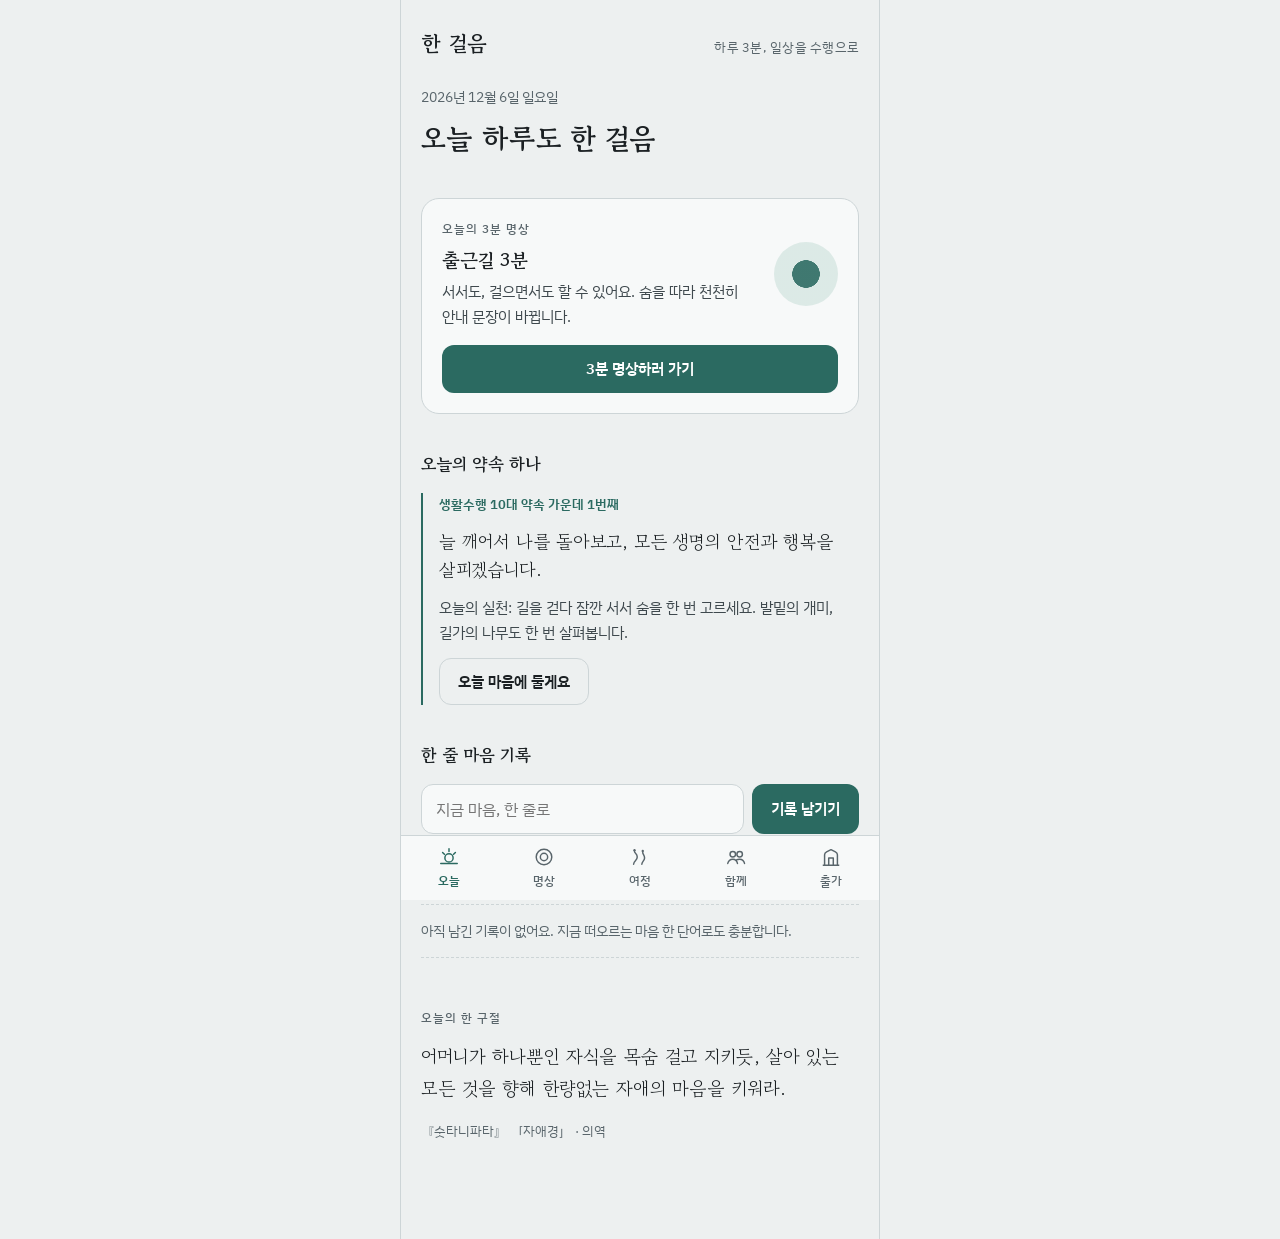
==== index.html @ 9434c657 "한 걸음 앱 첫 버전 Co-Authored-By: Claude Opus 5.5 <noreply@anthropic.com> Claude-Session: https://claude.a" ====
<!doctype html> <html lang="ko"> <head> <meta charset="utf-8"> <meta name="viewport" content="width=device-width,initial-scale=1,viewport-fit=cover"> <meta name="description" content="하루 3분, 일상을 수행으로. 청년을 위한 생활수행·명상 앱"> <meta name="theme-color" content="#EDF0F0"> <style>:root{padding-top:env(safe-area-inset-top,0);padding-bottom:env(safe-area-inset-bottom,0)}body{margin:0}img{max-width:100%}[hidden]{display:none!important}</style> <title>한 걸음</title> <link rel="stylesheet" href="style.css"> </head> <body> <link rel="preconnect" href="https://fonts.googleapis.com"> <link rel="preconnect" href="https://fonts.gstatic.com" crossorigin> <link rel="stylesheet" href="https://fonts.googleapis.com/css2?family=Gowun+Batang:wght@400;700&family=IBM+Plex+Sans+KR:wght@400;500;600&display=swap"> <svg width="0" height="0" style="position:absolute" aria-hidden="true"> <defs> <symbol id="i-chev" viewBox="0 0 24 24"><path d="M6 9l6 6 6-6" fill="none" stroke="currentColor" stroke-width="1.6" stroke-linecap="round" stroke-linejoin="round"/></symbol> <symbol id="i-arrow" viewBox="0 0 24 24"><path d="M9 6l6 6-6 6" fill="none" stroke="currentColor" stroke-width="1.6" stroke-linecap="round" stroke-linejoin="round"/></symbol> <symbol id="i-out" viewBox="0 0 24 24"><path d="M14 5h5v5M19 5l-8 8M18 14v4a1 1 0 0 1-1 1H6a1 1 0 0 1-1-1V7a1 1 0 0 1 1-1h4" fill="none" stroke="currentColor" stroke-width="1.6" stroke-linecap="round" stroke-linejoin="round"/></symbol> <symbol id="i-info" viewBox="0 0 24 24"><circle cx="12" cy="12" r="9" fill="none" stroke="currentColor" stroke-width="1.5"/><path d="M12 11v5M12 8v.01" fill="none" stroke="currentColor" stroke-width="1.8" stroke-linecap="round"/></symbol> </defs> </svg> <div class="app"> <header class="top"> <h1 class="brand">한 걸음</h1> <span class="slogan">하루 3분, 일상을 수행으로</span> </header> <main id="main"></main> </div> <nav class="tabbar" aria-label="주요 화면"> <ul> <li><button type="button" data-go="today" aria-label="오늘"><svg viewBox="0 0 24 24" aria-hidden="true"><circle cx="12" cy="13" r="4.5" fill="none" stroke="currentColor" stroke-width="1.6"/><path d="M3 19h18M12 3v3M5 7l2 2M19 7l-2 2" fill="none" stroke="currentColor" stroke-width="1.6" stroke-linecap="round"/></svg><span>오늘</span></button></li> <li><button type="button" data-go="meditate" aria-label="명상"><svg viewBox="0 0 24 24" aria-hidden="true"><circle cx="12" cy="12" r="8.5" fill="none" stroke="currentColor" stroke-width="1.6"/><circle cx="12" cy="12" r="4" fill="none" stroke="currentColor" stroke-width="1.6"/></svg><span>명상</span></button></li> <li><button type="button" data-go="journey" aria-label="수행 여정"><svg viewBox="0 0 24 24" aria-hidden="true"><path d="M5 20c0-4 4-4 4-8s-3-4-3-6M14 20c0-3 3-4 3-7s-2-4-2-6" fill="none" stroke="currentColor" stroke-width="1.6" stroke-linecap="round"/><circle cx="6" cy="4.5" r="1.3" fill="currentColor"/><circle cx="15" cy="5.5" r="1.3" fill="currentColor"/></svg><span>여정</span></button></li> <li><button type="button" data-go="together" aria-label="함께"><svg viewBox="0 0 24 24" aria-hidden="true"><circle cx="8.5" cy="9" r="3" fill="none" stroke="currentColor" stroke-width="1.6"/><circle cx="16" cy="9" r="3" fill="none" stroke="currentColor" stroke-width="1.6"/><path d="M3 19c.8-3 3-4.5 5.5-4.5S13 16 13.6 19M12.5 15.2c1-.5 2.2-.7 3.5-.7 2.5 0 4.6 1.5 5.3 4.5" fill="none" stroke="currentColor" stroke-width="1.6" stroke-linecap="round"/></svg><span>함께</span></button></li> <li><button type="button" data-go="chulga" aria-label="출가"><svg viewBox="0 0 24 24" aria-hidden="true"><path d="M5 21V9.5c0-1.5 1-2.5 2.2-3.1L12 4l4.8 2.4C18 7 19 8 19 9.5V21M3 21h18M9.5 21v-8h5v8" fill="none" stroke="currentColor" stroke-width="1.6" stroke-linejoin="round"/></svg><span>출가</span></button></li> </ul> </nav> <script src="boot.js"></script> </body> </html>
---- style.css ----
:root{--bg:#EDF0F0;--surface:#F7F9F9;--ink:#1B2023;--ink-2:#3F494E;--muted:#59656B;--line:#CDD5D7;--accent:#2B6A61;--accent-ink:#FFFFFF;--accent-soft:#D9E8E4;--wash:#E3E8E8;--font-display:"Gowun Batang","Nanum Myeongjo","Noto Serif KR","AppleMyungjo","Batang",serif;--font-body:"IBM Plex Sans KR","Noto Sans KR","Apple SD Gothic Neo","Malgun Gothic",system-ui,sans-serif;--gutter:20px;--tabbar-h:64px}@media (prefers-color-scheme:dark){:root:not([data-theme=light]){--bg:#131718;--surface:#1A1F21;--ink:#E3E8E9;--ink-2:#BCC5C8;--muted:#929DA2;--line:#2B3337;--accent:#76B6A9;--accent-ink:#0E1918;--accent-soft:#1D312E;--wash:#20272A;color-scheme:dark}}:root[data-theme=dark]{--bg:#131718;--surface:#1A1F21;--ink:#E3E8E9;--ink-2:#BCC5C8;--muted:#929DA2;--line:#2B3337;--accent:#76B6A9;--accent-ink:#0E1918;--accent-soft:#1D312E;--wash:#20272A;color-scheme:dark}*,::after,::before{box-sizing:border-box}[hidden]{display:none!important}body{background:var(--bg);color:var(--ink);font-family:var(--font-body);font-size:15.5px;line-height:1.7;-webkit-font-smoothing:antialiased;word-break:keep-all;overflow-wrap:break-word}.app{max-width:480px;margin:0 auto;min-height:100vh;padding-inline:var(--gutter);padding-block:12px calc(var(--tabbar-h) + 32px + env(safe-area-inset-bottom,0px))}@media (min-width:560px){.app{border-inline:1px solid var(--line);background:var(--bg)}}h1,h2,h3,h4{margin:0;font-weight:700;text-wrap:balance}.display,h2{font-family:var(--font-display)}p{margin:0}a{color:var(--accent)}button{font:inherit;color:inherit}:focus-visible{outline:2px solid var(--accent);outline-offset:3px;border-radius:6px}.tnum{font-variant-numeric:tabular-nums}.sr-only{position:absolute;width:1px;height:1px;overflow:hidden;clip:rect(0 0 0 0);white-space:nowrap}.top{display:flex;align-items:baseline;justify-content:space-between;gap:12px;padding-block:14px 6px}.brand{font-family:var(--font-display);font-size:21px;letter-spacing:.02em}.slogan{font-size:12.5px;color:var(--muted);letter-spacing:.02em}.view{display:flex;flex-direction:column;gap:36px;padding-top:18px}.view-head{display:flex;flex-direction:column;gap:8px}.view-head h2{font-size:26px;line-height:1.35;outline:0}.lede{color:var(--ink-2)}.eyebrow{font-size:12px;letter-spacing:.08em;color:var(--muted);font-weight:500}.block{display:flex;flex-direction:column;gap:14px}.block>h3{font-size:17px;font-family:var(--font-display);font-weight:700}.note{font-size:13px;color:var(--muted);line-height:1.6}.rule{border:0;border-top:1px solid var(--line);margin:0}.btn{display:inline-flex;align-items:center;justify-content:center;gap:8px;min-height:46px;padding:10px 18px;border-radius:12px;border:1px solid transparent;background:var(--accent);color:var(--accent-ink);font-weight:600;font-size:15px;text-decoration:none;cursor:pointer;transition:background .2s,color .2s,border-color .2s}.btn:hover{filter:brightness(1.05)}.btn.ghost{background:0 0;color:var(--ink);border-color:var(--line)}.btn.ghost:hover{border-color:var(--ink-2)}.btn.quiet{background:0 0;color:var(--accent);padding-inline:4px;min-height:40px}.btn[disabled]{opacity:.55;cursor:default}.btn.done{background:var(--accent-soft);color:var(--accent);border-color:transparent}.btn.full{width:100%}.row{display:flex;flex-wrap:wrap;gap:10px;align-items:center}.chip{min-height:38px;padding:6px 14px;border-radius:999px;border:1px solid var(--line);background:0 0;cursor:pointer;font-size:14px;color:var(--ink-2)}.chip[aria-checked=true],.chip[aria-pressed=true]{background:var(--ink);color:var(--bg);border-color:var(--ink)}.badge{display:inline-block;font-size:11.5px;font-weight:600;letter-spacing:.04em;padding:1px 8px;border-radius:6px;border:1px solid var(--muted);color:var(--muted);vertical-align:middle;white-space:nowrap}.badge.now{border-color:var(--accent);color:var(--accent)}label.lbl{font-size:13.5px;color:var(--ink-2);font-weight:500}input[type=date],input[type=text],textarea{width:100%;font:inherit;color:var(--ink);background:var(--surface);border:1px solid var(--line);border-radius:12px;padding:11px 14px}textarea{min-height:88px;resize:vertical;line-height:1.6}input:focus-visible,textarea:focus-visible{outline:2px solid var(--accent);outline-offset:1px}.inline-form{display:flex;gap:8px}.inline-form input{flex:1;min-width:0}.inline-form .btn{flex:none}.status{font-size:13px;color:var(--accent);min-height:1.2em}.block>.status:empty{min-height:0;margin-top:-14px}.records{list-style:none;margin:0;padding:0;display:flex;flex-direction:column}.records li{display:flex;gap:14px;padding-block:10px;border-top:1px solid var(--line)}.records li:last-child{border-bottom:1px solid var(--line)}.records time{flex:none;width:76px;font-size:12.5px;color:var(--muted);padding-top:2px}.records .txt{min-width:0;flex:1}.records .tag{font-size:12px;color:var(--accent);font-weight:600;margin-right:6px}.records li.empty{display:block;color:var(--muted);font-size:14px;padding:14px 0;border-top:1px dashed var(--line);border-bottom:1px dashed var(--line)}.greet{display:flex;flex-direction:column;gap:6px}.greet .date{font-size:13.5px;color:var(--muted)}.greet h2{font-size:28px}.today-med{background:var(--surface);border:1px solid var(--line);border-radius:18px;padding:20px;display:grid;grid-template-columns:1fr auto;gap:16px;align-items:center}.today-med .txt{min-width:0;display:flex;flex-direction:column;gap:4px}.today-med h3{font-size:19px;font-family:var(--font-display)}.today-med p{color:var(--ink-2);font-size:14.5px}.mini-breath{width:64px;height:64px;border-radius:50%;background:radial-gradient(circle at 50% 50%,var(--accent) 0 30%,var(--accent-soft) 31% 100%);opacity:.9}.today-med .btn{grid-column:1/-1}.promise{display:flex;flex-direction:column;gap:12px;padding-left:16px;border-left:2px solid var(--accent)}.promise .no{font-size:13px;color:var(--accent);font-weight:600}.promise .text{font-family:var(--font-display);font-size:18px;line-height:1.6}.promise .ex{color:var(--ink-2);font-size:14.5px}.verse{margin:0;display:flex;flex-direction:column;gap:12px}.verse p{font-family:var(--font-display);font-size:18.5px;line-height:1.75}.verse cite{font-style:normal;font-size:13px;color:var(--muted)}.letgo{font-size:14px;color:var(--accent)}.honest{font-size:13px;color:var(--muted);display:flex;gap:8px;align-items:flex-start}.honest svg{flex:none;margin-top:3px}.player{display:flex;flex-direction:column;align-items:center;gap:18px;padding-block:8px}.player-title{text-align:center;display:flex;flex-direction:column;gap:2px}.player-title h3{font-family:var(--font-display);font-size:22px}.player-title p{font-size:14px;color:var(--muted)}.durations{display:flex;gap:8px;justify-content:center;flex-wrap:wrap}.stage{position:relative;width:min(66vw,260px,32vh);min-width:180px;aspect-ratio:1;max-width:100%;display:grid;place-items:center}.ring{position:absolute;inset:0;border-radius:50%;border:1px solid var(--line)}.ring.r2{inset:12%}.breath{position:absolute;inset:8%;border-radius:50%;background:radial-gradient(circle at 50% 46%,var(--accent) 0,color-mix(in srgb,var(--accent) 55%,var(--bg)) 46%,var(--accent-soft) 72%,transparent 73%);transform:scale(.62)}.breath.run{animation:breathe 10s ease-in-out infinite}.breath.paused{animation-play-state:paused}@keyframes breathe{0%{transform:scale(.62)}40%{transform:scale(1)}100%{transform:scale(.62)}}.stage-label{position:relative;display:flex;flex-direction:column;align-items:center;gap:2px;color:var(--accent-ink);text-align:center}.stage-label .phase{font-family:var(--font-display);font-size:19px}.stage-label .clock{font-size:14px;opacity:.9}.stage.idle .stage-label{color:var(--accent-ink)}.guide{min-height:3.4em;text-align:center;font-family:var(--font-display);font-size:18px;line-height:1.65;max-width:30ch;color:var(--ink)}.controls{display:flex;gap:10px;flex-wrap:wrap;justify-content:center}.sound{display:inline-flex;align-items:center;gap:8px;font-size:14px;color:var(--ink-2);background:0 0;border:0;cursor:pointer;min-height:40px;padding:0 6px}.sound .sw{width:34px;height:20px;border-radius:999px;background:var(--line);position:relative;transition:background .2s}.sound .sw::after{content:"";position:absolute;top:3px;left:3px;width:14px;height:14px;border-radius:50%;background:var(--surface);transition:transform .2s}.sound[aria-checked=true] .sw{background:var(--accent)}.sound[aria-checked=true] .sw::after{transform:translateX(14px)}.after{display:flex;flex-direction:column;gap:14px;align-items:center;text-align:center;width:100%}.after h3{font-family:var(--font-display);font-size:21px}.after .row{justify-content:center}.rest{display:flex;flex-direction:column;gap:10px;align-items:center;text-align:center;padding:24px 0}.rest p.big{font-family:var(--font-display);font-size:22px;line-height:1.6}.med-list{list-style:none;margin:0;padding:0}.med-list li{border-top:1px solid var(--line)}.med-list li:last-child{border-bottom:1px solid var(--line)}.med-list button{width:100%;display:grid;grid-template-columns:1fr auto;gap:4px 12px;text-align:left;background:0 0;border:0;padding:14px 4px;cursor:pointer;align-items:center}.med-list .t{font-weight:600;font-size:15.5px}.med-list .d{grid-column:1;font-size:13.5px;color:var(--muted)}.med-list .go{grid-row:1/3;grid-column:2;color:var(--muted)}.med-list button[aria-current=true] .t{color:var(--accent)}.med-list button[aria-current=true] .go{color:var(--accent)}.start-row{display:flex;gap:8px;align-items:flex-end;flex-wrap:wrap}.start-row .f{flex:1 1 180px;min-width:0;display:flex;flex-direction:column;gap:6px}.weeks{display:flex;flex-direction:column}.week{border-top:1px solid var(--line)}.week:last-child{border-bottom:1px solid var(--line)}.week summary{list-style:none;cursor:pointer;display:grid;grid-template-columns:44px 1fr auto;gap:10px;align-items:center;padding:14px 2px}.week summary::-webkit-details-marker{display:none}.week .wk{font-size:12.5px;color:var(--muted);font-weight:600}.week .wt{font-family:var(--font-display);font-size:17px;font-weight:700;line-height:1.4}.week .ws{font-size:12.5px;color:var(--muted);font-weight:400;font-family:var(--font-body)}.week .mark{font-size:12px;color:var(--accent);white-space:nowrap}.week[data-current=true] summary .wt{color:var(--accent)}.week .body{display:flex;flex-direction:column;gap:16px;padding:2px 2px 22px}.pn{display:inline-grid;place-items:center;min-width:20px;height:20px;padding:0 4px;border-radius:999px;border:1px solid var(--accent);color:var(--accent);font-size:11.5px;font-weight:600;line-height:1;vertical-align:2px}.week dl{margin:0;display:flex;flex-direction:column;gap:12px}.week dt{font-size:12.5px;color:var(--muted);font-weight:600;letter-spacing:.03em}.week dd{margin:2px 0 0}.week .dharma{font-family:var(--font-display);font-size:16px;line-height:1.85;color:var(--ink);background:var(--wash);border-radius:14px;padding:16px 18px}.chev{transition:transform .2s;color:var(--muted)}details[open]>summary .chev{transform:rotate(180deg)}.mirror{list-style:none;margin:0;padding:0;display:flex;flex-direction:column}.mirror li{border-top:1px solid var(--line);padding-block:14px;display:flex;flex-direction:column;gap:10px}.mirror li:last-child{border-bottom:1px solid var(--line)}.mirror .pt{display:grid;grid-template-columns:26px 1fr;gap:4px}.mirror .pt>span:last-child{min-width:0}.mirror .num{font-family:var(--font-display);color:var(--accent);font-weight:700;font-variant-numeric:tabular-nums}.mirror .memo summary{cursor:pointer;font-size:13.5px;color:var(--muted);display:inline-flex;gap:6px;align-items:center;min-height:32px}.mirror .memo textarea{margin-top:6px;min-height:64px}.mirror .acts{display:flex;flex-wrap:wrap;gap:8px;align-items:center;padding-left:30px}.mirror .memo{padding-left:30px}.mirror-head{font-family:var(--font-display);font-size:16px;color:var(--ink-2);padding:14px 16px;background:var(--wash);border-radius:14px}.vows-guide{font-size:14px;color:var(--ink-2)}.field{display:flex;flex-direction:column;gap:6px}.confirm{display:flex;flex-direction:column;gap:10px;padding:14px;border:1px solid var(--line);border-radius:12px;background:var(--surface)}.confirm p{font-size:14px}.source{font-size:12.5px;color:var(--muted)}.principles{list-style:none;margin:0;padding:0;display:grid;grid-template-columns:1fr;gap:0}.principles li{display:grid;grid-template-columns:76px 1fr;gap:12px;padding-block:10px;border-top:1px solid var(--line)}.principles li:last-child{border-bottom:1px solid var(--line)}.principles b{font-family:var(--font-display)}.principles span{color:var(--ink-2);font-size:14.5px}.q-ex{font-family:var(--font-display);font-size:16.5px;padding-left:14px;border-left:2px solid var(--line)}.path{list-style:none;margin:0;padding:0;display:flex;flex-direction:column;gap:0;counter-reset:st}.path>li{position:relative;padding:0 0 26px 40px;counter-increment:st}.path>li::before{content:counter(st);position:absolute;left:0;top:0;width:28px;height:28px;border-radius:50%;border:1px solid var(--accent);color:var(--accent);display:grid;place-items:center;font-size:13px;font-weight:600;background:var(--bg);font-variant-numeric:tabular-nums}.path>li::after{content:"";position:absolute;left:14px;top:30px;bottom:0;border-left:1px dashed var(--line)}.path>li:last-child{padding-bottom:0}.path>li:last-child::after{display:none}.path h4{font-family:var(--font-display);font-size:17.5px;line-height:28px}.path p{color:var(--ink-2);font-size:14.5px;margin-top:6px}.path dl{margin:10px 0 0;display:grid;grid-template-columns:auto 1fr;gap:4px 12px;font-size:14px}.path dt{color:var(--muted)}.path dd{margin:0;min-width:0}.path .link{margin-top:12px}.ext{display:inline-flex;gap:6px;align-items:center;font-weight:600;font-size:14.5px;text-decoration:none;border-bottom:1px solid currentColor;padding-bottom:1px}.rooms{list-style:none;margin:0;padding:0;display:flex;flex-direction:column}.rooms li{display:grid;grid-template-columns:1fr auto;gap:2px 12px;padding-block:12px;border-top:1px solid var(--line)}.rooms li:last-child{border-bottom:1px solid var(--line)}.rooms .nm{font-weight:600}.rooms .meta{grid-column:1;font-size:13.5px;color:var(--muted)}.rooms .badge{grid-row:1/3;grid-column:2;align-self:center}.recruit{font-size:14px;color:var(--ink-2);padding:12px 14px;background:var(--wash);border-radius:12px}.gate{display:flex;flex-direction:column;gap:18px;padding:28px 22px;border:1px solid var(--line);border-radius:20px;background:var(--surface);align-items:flex-start}.gate .door{width:56px;height:56px;color:var(--accent)}.gate h2{font-size:24px;line-height:1.45}.gate p{color:var(--ink-2)}.prose{display:flex;flex-direction:column;gap:12px;color:var(--ink-2)}.prose b{color:var(--ink)}.terms{list-style:none;margin:0;padding:0;display:flex;flex-direction:column}.terms li{padding-block:12px;border-top:1px solid var(--line);display:flex;flex-direction:column;gap:4px}.terms li:last-child{border-bottom:1px solid var(--line)}.terms b{font-family:var(--font-display);font-size:16.5px}.terms span{color:var(--ink-2);font-size:14.5px}.notice{font-size:14px;padding:12px 14px;border-radius:12px;border:1px solid var(--accent);color:var(--ink)}.stories{display:flex;flex-direction:column;gap:0}.story{border-top:1px solid var(--line);padding-block:16px;display:flex;flex-direction:column;gap:10px}.story:last-child{border-bottom:1px solid var(--line)}.story h4{font-family:var(--font-display);font-size:17px;display:flex;gap:8px;align-items:center;flex-wrap:wrap}.story .qa{display:flex;flex-direction:column;gap:6px}.story .q{font-size:13.5px;color:var(--muted);font-weight:600}.story .a{color:var(--ink-2);font-size:14.5px}.reflect{display:flex;flex-direction:column;gap:16px;padding:20px;border:1px solid var(--line);border-radius:18px;background:var(--surface)}.reflect .prog{font-size:12.5px;color:var(--muted)}.reflect .qtext{font-family:var(--font-display);font-size:19px;line-height:1.6}.reflect .opts{display:flex;flex-direction:column;gap:8px}.reflect .opts .chip{text-align:left;border-radius:12px;padding:10px 14px;min-height:46px}.reflect .nav{display:flex;justify-content:space-between;gap:10px;flex-wrap:wrap}.echo{list-style:none;margin:0;padding:0;display:flex;flex-direction:column;gap:8px;font-size:14px}.echo li{display:flex;flex-direction:column}.echo .eq{color:var(--muted);font-size:13px}.next{list-style:none;margin:0;padding:0;display:flex;flex-direction:column;gap:10px;counter-reset:nx}.next li{counter-increment:nx;display:grid;grid-template-columns:24px 1fr;gap:8px;font-size:14.5px}.next li::before{content:counter(nx);color:var(--accent);font-weight:600;font-variant-numeric:tabular-nums}.faq details{border-top:1px solid var(--line)}.faq details:last-child{border-bottom:1px solid var(--line)}.faq summary{list-style:none;cursor:pointer;display:grid;grid-template-columns:1fr auto;gap:10px;align-items:center;padding:14px 2px;font-weight:600}.faq summary::-webkit-details-marker{display:none}.faq .ans{padding:0 2px 16px;color:var(--ink-2);font-size:14.5px}.counsel{display:flex;flex-direction:column;gap:12px;padding:22px;border-radius:18px;background:var(--wash)}.counsel h3{font-family:var(--font-display);font-size:19px}.tabbar{position:fixed;left:50%;bottom:0;transform:translateX(-50%);width:100%;max-width:480px;z-index:10;background:var(--surface);border-top:1px solid var(--line);padding-bottom:env(safe-area-inset-bottom,0)}@media (min-width:560px){.tabbar{border-inline:1px solid var(--line)}}.tabbar ul{list-style:none;margin:0;padding:0;display:grid;grid-template-columns:repeat(5,1fr)}.tabbar button{width:100%;height:var(--tabbar-h);display:flex;flex-direction:column;align-items:center;justify-content:center;gap:3px;background:0 0;border:0;cursor:pointer;color:var(--muted);font-size:11.5px;font-weight:500}.tabbar svg{width:22px;height:22px}.tabbar button[aria-current=page]{color:var(--accent);font-weight:600}.tabbar button:focus-visible{outline-offset:-4px}@media (prefers-reduced-motion:reduce){.breath.run{animation:none;transform:scale(.82)}*{transition:none!important;scroll-behavior:auto!important}}
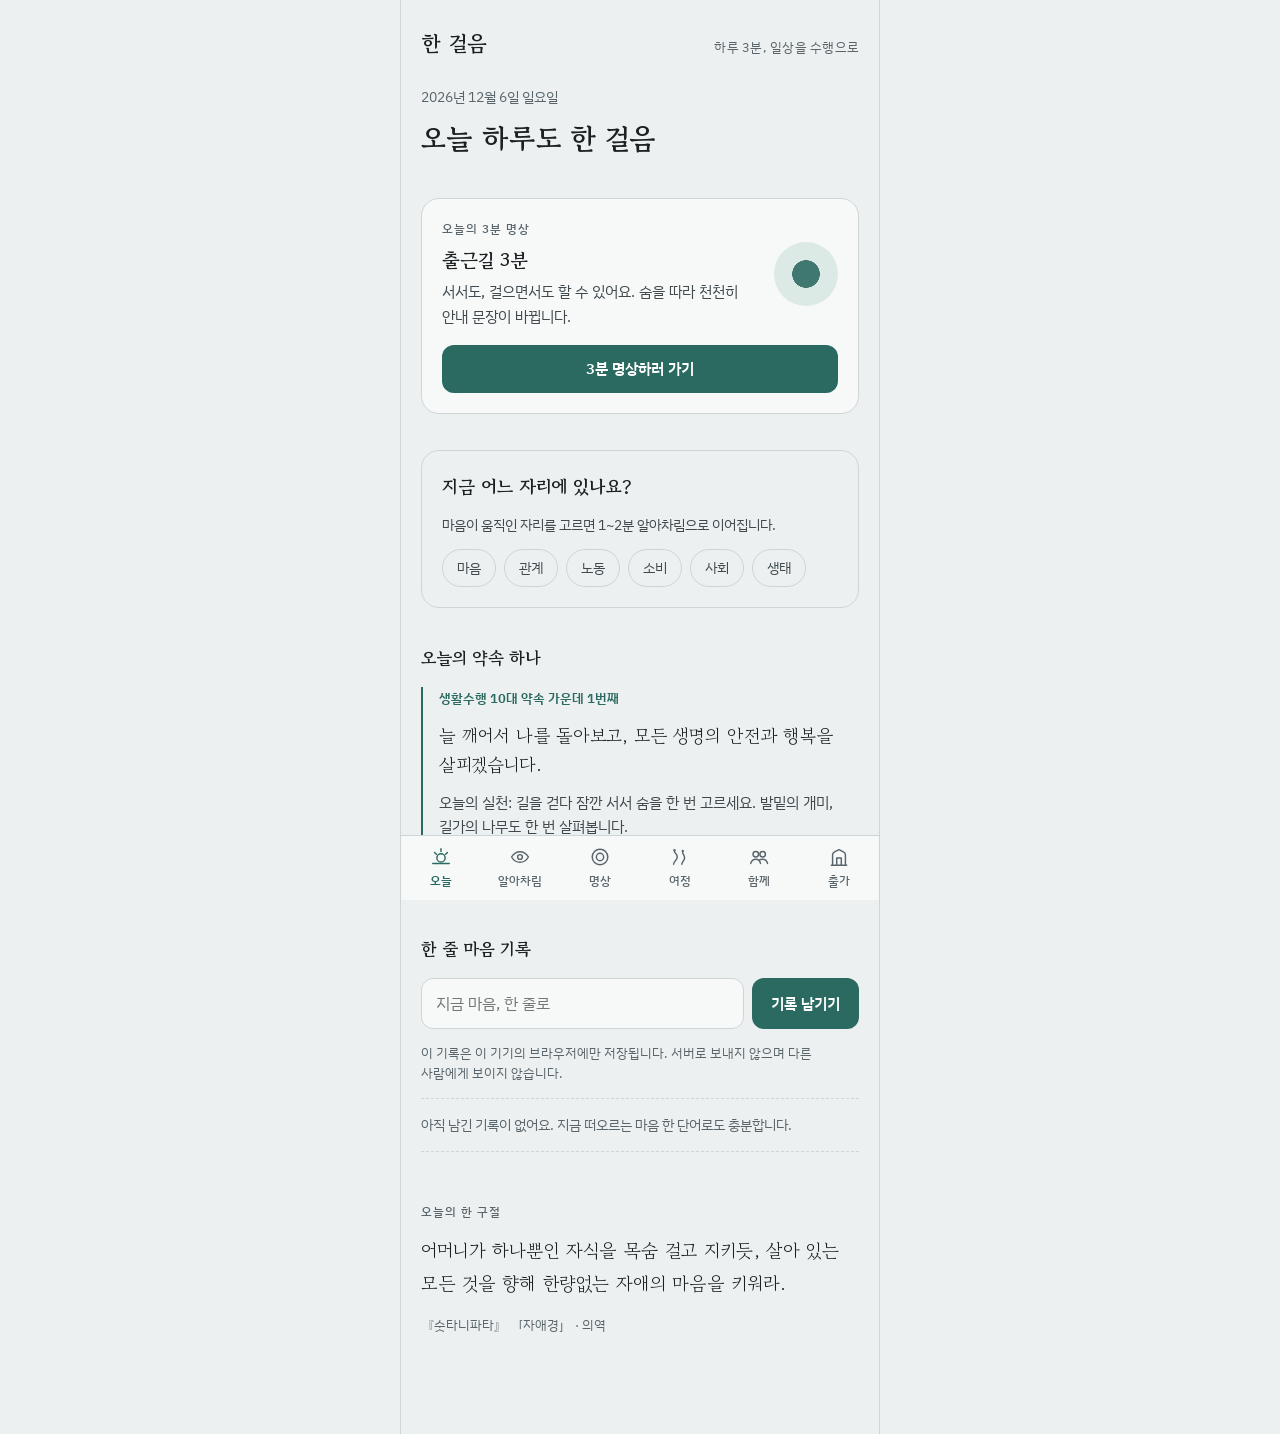
==== commit 88e5c864: "생활수행 6대 영역 알아차림 기능 추가 - 새 탭 '알아차림': 마음·관계·노동·소비·사회·생태 중 지금의 자리를 고르고   멈추기 → 바라보기(마음에 이름 붙이기) → 묻기 → " ====
--- a/index.html
+++ b/index.html
@@ -1 +1 @@
-<!doctype html> <html lang="ko"> <head> <meta charset="utf-8"> <meta name="viewport" content="width=device-width,initial-scale=1,viewport-fit=cover"> <meta name="description" content="하루 3분, 일상을 수행으로. 청년을 위한 생활수행·명상 앱"> <meta name="theme-color" content="#EDF0F0"> <style>:root{padding-top:env(safe-area-inset-top,0);padding-bottom:env(safe-area-inset-bottom,0)}body{margin:0}img{max-width:100%}[hidden]{display:none!important}</style> <title>한 걸음</title> <link rel="stylesheet" href="style.css"> </head> <body> <link rel="preconnect" href="https://fonts.googleapis.com"> <link rel="preconnect" href="https://fonts.gstatic.com" crossorigin> <link rel="stylesheet" href="https://fonts.googleapis.com/css2?family=Gowun+Batang:wght@400;700&family=IBM+Plex+Sans+KR:wght@400;500;600&display=swap"> <svg width="0" height="0" style="position:absolute" aria-hidden="true"> <defs> <symbol id="i-chev" viewBox="0 0 24 24"><path d="M6 9l6 6 6-6" fill="none" stroke="currentColor" stroke-width="1.6" stroke-linecap="round" stroke-linejoin="round"/></symbol> <symbol id="i-arrow" viewBox="0 0 24 24"><path d="M9 6l6 6-6 6" fill="none" stroke="currentColor" stroke-width="1.6" stroke-linecap="round" stroke-linejoin="round"/></symbol> <symbol id="i-out" viewBox="0 0 24 24"><path d="M14 5h5v5M19 5l-8 8M18 14v4a1 1 0 0 1-1 1H6a1 1 0 0 1-1-1V7a1 1 0 0 1 1-1h4" fill="none" stroke="currentColor" stroke-width="1.6" stroke-linecap="round" stroke-linejoin="round"/></symbol> <symbol id="i-info" viewBox="0 0 24 24"><circle cx="12" cy="12" r="9" fill="none" stroke="currentColor" stroke-width="1.5"/><path d="M12 11v5M12 8v.01" fill="none" stroke="currentColor" stroke-width="1.8" stroke-linecap="round"/></symbol> </defs> </svg> <div class="app"> <header class="top"> <h1 class="brand">한 걸음</h1> <span class="slogan">하루 3분, 일상을 수행으로</span> </header> <main id="main"></main> </div> <nav class="tabbar" aria-label="주요 화면"> <ul> <li><button type="button" data-go="today" aria-label="오늘"><svg viewBox="0 0 24 24" aria-hidden="true"><circle cx="12" cy="13" r="4.5" fill="none" stroke="currentColor" stroke-width="1.6"/><path d="M3 19h18M12 3v3M5 7l2 2M19 7l-2 2" fill="none" stroke="currentColor" stroke-width="1.6" stroke-linecap="round"/></svg><span>오늘</span></button></li> <li><button type="button" data-go="meditate" aria-label="명상"><svg viewBox="0 0 24 24" aria-hidden="true"><circle cx="12" cy="12" r="8.5" fill="none" stroke="currentColor" stroke-width="1.6"/><circle cx="12" cy="12" r="4" fill="none" stroke="currentColor" stroke-width="1.6"/></svg><span>명상</span></button></li> <li><button type="button" data-go="journey" aria-label="수행 여정"><svg viewBox="0 0 24 24" aria-hidden="true"><path d="M5 20c0-4 4-4 4-8s-3-4-3-6M14 20c0-3 3-4 3-7s-2-4-2-6" fill="none" stroke="currentColor" stroke-width="1.6" stroke-linecap="round"/><circle cx="6" cy="4.5" r="1.3" fill="currentColor"/><circle cx="15" cy="5.5" r="1.3" fill="currentColor"/></svg><span>여정</span></button></li> <li><button type="button" data-go="together" aria-label="함께"><svg viewBox="0 0 24 24" aria-hidden="true"><circle cx="8.5" cy="9" r="3" fill="none" stroke="currentColor" stroke-width="1.6"/><circle cx="16" cy="9" r="3" fill="none" stroke="currentColor" stroke-width="1.6"/><path d="M3 19c.8-3 3-4.5 5.5-4.5S13 16 13.6 19M12.5 15.2c1-.5 2.2-.7 3.5-.7 2.5 0 4.6 1.5 5.3 4.5" fill="none" stroke="currentColor" stroke-width="1.6" stroke-linecap="round"/></svg><span>함께</span></button></li> <li><button type="button" data-go="chulga" aria-label="출가"><svg viewBox="0 0 24 24" aria-hidden="true"><path d="M5 21V9.5c0-1.5 1-2.5 2.2-3.1L12 4l4.8 2.4C18 7 19 8 19 9.5V21M3 21h18M9.5 21v-8h5v8" fill="none" stroke="currentColor" stroke-width="1.6" stroke-linejoin="round"/></svg><span>출가</span></button></li> </ul> </nav> <script src="boot.js"></script> </body> </html> +<!doctype html> <html lang="ko"> <head> <meta charset="utf-8"> <meta name="viewport" content="width=device-width,initial-scale=1,viewport-fit=cover"> <meta name="description" content="하루 3분, 일상을 수행으로. 청년을 위한 생활수행·명상 앱"> <meta name="theme-color" content="#EDF0F0"> <style>:root{padding-top:env(safe-area-inset-top,0);padding-bottom:env(safe-area-inset-bottom,0)}body{margin:0}img{max-width:100%}[hidden]{display:none!important}</style> <title>한 걸음</title> <link rel="stylesheet" href="style.css"> </head> <body> <link rel="preconnect" href="https://fonts.googleapis.com"> <link rel="preconnect" href="https://fonts.gstatic.com" crossorigin> <link rel="stylesheet" href="https://fonts.googleapis.com/css2?family=Gowun+Batang:wght@400;700&family=IBM+Plex+Sans+KR:wght@400;500;600&display=swap"> <svg width="0" height="0" style="position:absolute" aria-hidden="true"> <defs> <symbol id="i-chev" viewBox="0 0 24 24"><path d="M6 9l6 6 6-6" fill="none" stroke="currentColor" stroke-width="1.6" stroke-linecap="round" stroke-linejoin="round"/></symbol> <symbol id="i-arrow" viewBox="0 0 24 24"><path d="M9 6l6 6-6 6" fill="none" stroke="currentColor" stroke-width="1.6" stroke-linecap="round" stroke-linejoin="round"/></symbol> <symbol id="i-out" viewBox="0 0 24 24"><path d="M14 5h5v5M19 5l-8 8M18 14v4a1 1 0 0 1-1 1H6a1 1 0 0 1-1-1V7a1 1 0 0 1 1-1h4" fill="none" stroke="currentColor" stroke-width="1.6" stroke-linecap="round" stroke-linejoin="round"/></symbol> <symbol id="i-info" viewBox="0 0 24 24"><circle cx="12" cy="12" r="9" fill="none" stroke="currentColor" stroke-width="1.5"/><path d="M12 11v5M12 8v.01" fill="none" stroke="currentColor" stroke-width="1.8" stroke-linecap="round"/></symbol> </defs> </svg> <div class="app"> <header class="top"> <h1 class="brand">한 걸음</h1> <span class="slogan">하루 3분, 일상을 수행으로</span> </header> <main id="main"></main> </div> <nav class="tabbar" aria-label="주요 화면"> <ul> <li><button type="button" data-go="today" aria-label="오늘"><svg viewBox="0 0 24 24" aria-hidden="true"><circle cx="12" cy="13" r="4.5" fill="none" stroke="currentColor" stroke-width="1.6"/><path d="M3 19h18M12 3v3M5 7l2 2M19 7l-2 2" fill="none" stroke="currentColor" stroke-width="1.6" stroke-linecap="round"/></svg><span>오늘</span></button></li> <li><button type="button" data-go="aware" aria-label="알아차림"><svg viewBox="0 0 24 24" aria-hidden="true"><path d="M2.8 12c2.3-3.9 5.4-5.8 9.2-5.8s6.9 1.9 9.2 5.8c-2.3 3.9-5.4 5.8-9.2 5.8S5.1 15.9 2.8 12z" fill="none" stroke="currentColor" stroke-width="1.6" stroke-linejoin="round"/><circle cx="12" cy="12" r="2.6" fill="none" stroke="currentColor" stroke-width="1.6"/></svg><span>알아차림</span></button></li> <li><button type="button" data-go="meditate" aria-label="명상"><svg viewBox="0 0 24 24" aria-hidden="true"><circle cx="12" cy="12" r="8.5" fill="none" stroke="currentColor" stroke-width="1.6"/><circle cx="12" cy="12" r="4" fill="none" stroke="currentColor" stroke-width="1.6"/></svg><span>명상</span></button></li> <li><button type="button" data-go="journey" aria-label="수행 여정"><svg viewBox="0 0 24 24" aria-hidden="true"><path d="M5 20c0-4 4-4 4-8s-3-4-3-6M14 20c0-3 3-4 3-7s-2-4-2-6" fill="none" stroke="currentColor" stroke-width="1.6" stroke-linecap="round"/><circle cx="6" cy="4.5" r="1.3" fill="currentColor"/><circle cx="15" cy="5.5" r="1.3" fill="currentColor"/></svg><span>여정</span></button></li> <li><button type="button" data-go="together" aria-label="함께"><svg viewBox="0 0 24 24" aria-hidden="true"><circle cx="8.5" cy="9" r="3" fill="none" stroke="currentColor" stroke-width="1.6"/><circle cx="16" cy="9" r="3" fill="none" stroke="currentColor" stroke-width="1.6"/><path d="M3 19c.8-3 3-4.5 5.5-4.5S13 16 13.6 19M12.5 15.2c1-.5 2.2-.7 3.5-.7 2.5 0 4.6 1.5 5.3 4.5" fill="none" stroke="currentColor" stroke-width="1.6" stroke-linecap="round"/></svg><span>함께</span></button></li> <li><button type="button" data-go="chulga" aria-label="출가"><svg viewBox="0 0 24 24" aria-hidden="true"><path d="M5 21V9.5c0-1.5 1-2.5 2.2-3.1L12 4l4.8 2.4C18 7 19 8 19 9.5V21M3 21h18M9.5 21v-8h5v8" fill="none" stroke="currentColor" stroke-width="1.6" stroke-linejoin="round"/></svg><span>출가</span></button></li> </ul> </nav> <script src="boot.js"></script> </body> </html> 
--- a/style.css
+++ b/style.css
@@ -1 +1 @@
-:root{--bg:#EDF0F0;--surface:#F7F9F9;--ink:#1B2023;--ink-2:#3F494E;--muted:#59656B;--line:#CDD5D7;--accent:#2B6A61;--accent-ink:#FFFFFF;--accent-soft:#D9E8E4;--wash:#E3E8E8;--font-display:"Gowun Batang","Nanum Myeongjo","Noto Serif KR","AppleMyungjo","Batang",serif;--font-body:"IBM Plex Sans KR","Noto Sans KR","Apple SD Gothic Neo","Malgun Gothic",system-ui,sans-serif;--gutter:20px;--tabbar-h:64px}@media (prefers-color-scheme:dark){:root:not([data-theme=light]){--bg:#131718;--surface:#1A1F21;--ink:#E3E8E9;--ink-2:#BCC5C8;--muted:#929DA2;--line:#2B3337;--accent:#76B6A9;--accent-ink:#0E1918;--accent-soft:#1D312E;--wash:#20272A;color-scheme:dark}}:root[data-theme=dark]{--bg:#131718;--surface:#1A1F21;--ink:#E3E8E9;--ink-2:#BCC5C8;--muted:#929DA2;--line:#2B3337;--accent:#76B6A9;--accent-ink:#0E1918;--accent-soft:#1D312E;--wash:#20272A;color-scheme:dark}*,::after,::before{box-sizing:border-box}[hidden]{display:none!important}body{background:var(--bg);color:var(--ink);font-family:var(--font-body);font-size:15.5px;line-height:1.7;-webkit-font-smoothing:antialiased;word-break:keep-all;overflow-wrap:break-word}.app{max-width:480px;margin:0 auto;min-height:100vh;padding-inline:var(--gutter);padding-block:12px calc(var(--tabbar-h) + 32px + env(safe-area-inset-bottom,0px))}@media (min-width:560px){.app{border-inline:1px solid var(--line);background:var(--bg)}}h1,h2,h3,h4{margin:0;font-weight:700;text-wrap:balance}.display,h2{font-family:var(--font-display)}p{margin:0}a{color:var(--accent)}button{font:inherit;color:inherit}:focus-visible{outline:2px solid var(--accent);outline-offset:3px;border-radius:6px}.tnum{font-variant-numeric:tabular-nums}.sr-only{position:absolute;width:1px;height:1px;overflow:hidden;clip:rect(0 0 0 0);white-space:nowrap}.top{display:flex;align-items:baseline;justify-content:space-between;gap:12px;padding-block:14px 6px}.brand{font-family:var(--font-display);font-size:21px;letter-spacing:.02em}.slogan{font-size:12.5px;color:var(--muted);letter-spacing:.02em}.view{display:flex;flex-direction:column;gap:36px;padding-top:18px}.view-head{display:flex;flex-direction:column;gap:8px}.view-head h2{font-size:26px;line-height:1.35;outline:0}.lede{color:var(--ink-2)}.eyebrow{font-size:12px;letter-spacing:.08em;color:var(--muted);font-weight:500}.block{display:flex;flex-direction:column;gap:14px}.block>h3{font-size:17px;font-family:var(--font-display);font-weight:700}.note{font-size:13px;color:var(--muted);line-height:1.6}.rule{border:0;border-top:1px solid var(--line);margin:0}.btn{display:inline-flex;align-items:center;justify-content:center;gap:8px;min-height:46px;padding:10px 18px;border-radius:12px;border:1px solid transparent;background:var(--accent);color:var(--accent-ink);font-weight:600;font-size:15px;text-decoration:none;cursor:pointer;transition:background .2s,color .2s,border-color .2s}.btn:hover{filter:brightness(1.05)}.btn.ghost{background:0 0;color:var(--ink);border-color:var(--line)}.btn.ghost:hover{border-color:var(--ink-2)}.btn.quiet{background:0 0;color:var(--accent);padding-inline:4px;min-height:40px}.btn[disabled]{opacity:.55;cursor:default}.btn.done{background:var(--accent-soft);color:var(--accent);border-color:transparent}.btn.full{width:100%}.row{display:flex;flex-wrap:wrap;gap:10px;align-items:center}.chip{min-height:38px;padding:6px 14px;border-radius:999px;border:1px solid var(--line);background:0 0;cursor:pointer;font-size:14px;color:var(--ink-2)}.chip[aria-checked=true],.chip[aria-pressed=true]{background:var(--ink);color:var(--bg);border-color:var(--ink)}.badge{display:inline-block;font-size:11.5px;font-weight:600;letter-spacing:.04em;padding:1px 8px;border-radius:6px;border:1px solid var(--muted);color:var(--muted);vertical-align:middle;white-space:nowrap}.badge.now{border-color:var(--accent);color:var(--accent)}label.lbl{font-size:13.5px;color:var(--ink-2);font-weight:500}input[type=date],input[type=text],textarea{width:100%;font:inherit;color:var(--ink);background:var(--surface);border:1px solid var(--line);border-radius:12px;padding:11px 14px}textarea{min-height:88px;resize:vertical;line-height:1.6}input:focus-visible,textarea:focus-visible{outline:2px solid var(--accent);outline-offset:1px}.inline-form{display:flex;gap:8px}.inline-form input{flex:1;min-width:0}.inline-form .btn{flex:none}.status{font-size:13px;color:var(--accent);min-height:1.2em}.block>.status:empty{min-height:0;margin-top:-14px}.records{list-style:none;margin:0;padding:0;display:flex;flex-direction:column}.records li{display:flex;gap:14px;padding-block:10px;border-top:1px solid var(--line)}.records li:last-child{border-bottom:1px solid var(--line)}.records time{flex:none;width:76px;font-size:12.5px;color:var(--muted);padding-top:2px}.records .txt{min-width:0;flex:1}.records .tag{font-size:12px;color:var(--accent);font-weight:600;margin-right:6px}.records li.empty{display:block;color:var(--muted);font-size:14px;padding:14px 0;border-top:1px dashed var(--line);border-bottom:1px dashed var(--line)}.greet{display:flex;flex-direction:column;gap:6px}.greet .date{font-size:13.5px;color:var(--muted)}.greet h2{font-size:28px}.today-med{background:var(--surface);border:1px solid var(--line);border-radius:18px;padding:20px;display:grid;grid-template-columns:1fr auto;gap:16px;align-items:center}.today-med .txt{min-width:0;display:flex;flex-direction:column;gap:4px}.today-med h3{font-size:19px;font-family:var(--font-display)}.today-med p{color:var(--ink-2);font-size:14.5px}.mini-breath{width:64px;height:64px;border-radius:50%;background:radial-gradient(circle at 50% 50%,var(--accent) 0 30%,var(--accent-soft) 31% 100%);opacity:.9}.today-med .btn{grid-column:1/-1}.promise{display:flex;flex-direction:column;gap:12px;padding-left:16px;border-left:2px solid var(--accent)}.promise .no{font-size:13px;color:var(--accent);font-weight:600}.promise .text{font-family:var(--font-display);font-size:18px;line-height:1.6}.promise .ex{color:var(--ink-2);font-size:14.5px}.verse{margin:0;display:flex;flex-direction:column;gap:12px}.verse p{font-family:var(--font-display);font-size:18.5px;line-height:1.75}.verse cite{font-style:normal;font-size:13px;color:var(--muted)}.letgo{font-size:14px;color:var(--accent)}.honest{font-size:13px;color:var(--muted);display:flex;gap:8px;align-items:flex-start}.honest svg{flex:none;margin-top:3px}.player{display:flex;flex-direction:column;align-items:center;gap:18px;padding-block:8px}.player-title{text-align:center;display:flex;flex-direction:column;gap:2px}.player-title h3{font-family:var(--font-display);font-size:22px}.player-title p{font-size:14px;color:var(--muted)}.durations{display:flex;gap:8px;justify-content:center;flex-wrap:wrap}.stage{position:relative;width:min(66vw,260px,32vh);min-width:180px;aspect-ratio:1;max-width:100%;display:grid;place-items:center}.ring{position:absolute;inset:0;border-radius:50%;border:1px solid var(--line)}.ring.r2{inset:12%}.breath{position:absolute;inset:8%;border-radius:50%;background:radial-gradient(circle at 50% 46%,var(--accent) 0,color-mix(in srgb,var(--accent) 55%,var(--bg)) 46%,var(--accent-soft) 72%,transparent 73%);transform:scale(.62)}.breath.run{animation:breathe 10s ease-in-out infinite}.breath.paused{animation-play-state:paused}@keyframes breathe{0%{transform:scale(.62)}40%{transform:scale(1)}100%{transform:scale(.62)}}.stage-label{position:relative;display:flex;flex-direction:column;align-items:center;gap:2px;color:var(--accent-ink);text-align:center}.stage-label .phase{font-family:var(--font-display);font-size:19px}.stage-label .clock{font-size:14px;opacity:.9}.stage.idle .stage-label{color:var(--accent-ink)}.guide{min-height:3.4em;text-align:center;font-family:var(--font-display);font-size:18px;line-height:1.65;max-width:30ch;color:var(--ink)}.controls{display:flex;gap:10px;flex-wrap:wrap;justify-content:center}.sound{display:inline-flex;align-items:center;gap:8px;font-size:14px;color:var(--ink-2);background:0 0;border:0;cursor:pointer;min-height:40px;padding:0 6px}.sound .sw{width:34px;height:20px;border-radius:999px;background:var(--line);position:relative;transition:background .2s}.sound .sw::after{content:"";position:absolute;top:3px;left:3px;width:14px;height:14px;border-radius:50%;background:var(--surface);transition:transform .2s}.sound[aria-checked=true] .sw{background:var(--accent)}.sound[aria-checked=true] .sw::after{transform:translateX(14px)}.after{display:flex;flex-direction:column;gap:14px;align-items:center;text-align:center;width:100%}.after h3{font-family:var(--font-display);font-size:21px}.after .row{justify-content:center}.rest{display:flex;flex-direction:column;gap:10px;align-items:center;text-align:center;padding:24px 0}.rest p.big{font-family:var(--font-display);font-size:22px;line-height:1.6}.med-list{list-style:none;margin:0;padding:0}.med-list li{border-top:1px solid var(--line)}.med-list li:last-child{border-bottom:1px solid var(--line)}.med-list button{width:100%;display:grid;grid-template-columns:1fr auto;gap:4px 12px;text-align:left;background:0 0;border:0;padding:14px 4px;cursor:pointer;align-items:center}.med-list .t{font-weight:600;font-size:15.5px}.med-list .d{grid-column:1;font-size:13.5px;color:var(--muted)}.med-list .go{grid-row:1/3;grid-column:2;color:var(--muted)}.med-list button[aria-current=true] .t{color:var(--accent)}.med-list button[aria-current=true] .go{color:var(--accent)}.start-row{display:flex;gap:8px;align-items:flex-end;flex-wrap:wrap}.start-row .f{flex:1 1 180px;min-width:0;display:flex;flex-direction:column;gap:6px}.weeks{display:flex;flex-direction:column}.week{border-top:1px solid var(--line)}.week:last-child{border-bottom:1px solid var(--line)}.week summary{list-style:none;cursor:pointer;display:grid;grid-template-columns:44px 1fr auto;gap:10px;align-items:center;padding:14px 2px}.week summary::-webkit-details-marker{display:none}.week .wk{font-size:12.5px;color:var(--muted);font-weight:600}.week .wt{font-family:var(--font-display);font-size:17px;font-weight:700;line-height:1.4}.week .ws{font-size:12.5px;color:var(--muted);font-weight:400;font-family:var(--font-body)}.week .mark{font-size:12px;color:var(--accent);white-space:nowrap}.week[data-current=true] summary .wt{color:var(--accent)}.week .body{display:flex;flex-direction:column;gap:16px;padding:2px 2px 22px}.pn{display:inline-grid;place-items:center;min-width:20px;height:20px;padding:0 4px;border-radius:999px;border:1px solid var(--accent);color:var(--accent);font-size:11.5px;font-weight:600;line-height:1;vertical-align:2px}.week dl{margin:0;display:flex;flex-direction:column;gap:12px}.week dt{font-size:12.5px;color:var(--muted);font-weight:600;letter-spacing:.03em}.week dd{margin:2px 0 0}.week .dharma{font-family:var(--font-display);font-size:16px;line-height:1.85;color:var(--ink);background:var(--wash);border-radius:14px;padding:16px 18px}.chev{transition:transform .2s;color:var(--muted)}details[open]>summary .chev{transform:rotate(180deg)}.mirror{list-style:none;margin:0;padding:0;display:flex;flex-direction:column}.mirror li{border-top:1px solid var(--line);padding-block:14px;display:flex;flex-direction:column;gap:10px}.mirror li:last-child{border-bottom:1px solid var(--line)}.mirror .pt{display:grid;grid-template-columns:26px 1fr;gap:4px}.mirror .pt>span:last-child{min-width:0}.mirror .num{font-family:var(--font-display);color:var(--accent);font-weight:700;font-variant-numeric:tabular-nums}.mirror .memo summary{cursor:pointer;font-size:13.5px;color:var(--muted);display:inline-flex;gap:6px;align-items:center;min-height:32px}.mirror .memo textarea{margin-top:6px;min-height:64px}.mirror .acts{display:flex;flex-wrap:wrap;gap:8px;align-items:center;padding-left:30px}.mirror .memo{padding-left:30px}.mirror-head{font-family:var(--font-display);font-size:16px;color:var(--ink-2);padding:14px 16px;background:var(--wash);border-radius:14px}.vows-guide{font-size:14px;color:var(--ink-2)}.field{display:flex;flex-direction:column;gap:6px}.confirm{display:flex;flex-direction:column;gap:10px;padding:14px;border:1px solid var(--line);border-radius:12px;background:var(--surface)}.confirm p{font-size:14px}.source{font-size:12.5px;color:var(--muted)}.principles{list-style:none;margin:0;padding:0;display:grid;grid-template-columns:1fr;gap:0}.principles li{display:grid;grid-template-columns:76px 1fr;gap:12px;padding-block:10px;border-top:1px solid var(--line)}.principles li:last-child{border-bottom:1px solid var(--line)}.principles b{font-family:var(--font-display)}.principles span{color:var(--ink-2);font-size:14.5px}.q-ex{font-family:var(--font-display);font-size:16.5px;padding-left:14px;border-left:2px solid var(--line)}.path{list-style:none;margin:0;padding:0;display:flex;flex-direction:column;gap:0;counter-reset:st}.path>li{position:relative;padding:0 0 26px 40px;counter-increment:st}.path>li::before{content:counter(st);position:absolute;left:0;top:0;width:28px;height:28px;border-radius:50%;border:1px solid var(--accent);color:var(--accent);display:grid;place-items:center;font-size:13px;font-weight:600;background:var(--bg);font-variant-numeric:tabular-nums}.path>li::after{content:"";position:absolute;left:14px;top:30px;bottom:0;border-left:1px dashed var(--line)}.path>li:last-child{padding-bottom:0}.path>li:last-child::after{display:none}.path h4{font-family:var(--font-display);font-size:17.5px;line-height:28px}.path p{color:var(--ink-2);font-size:14.5px;margin-top:6px}.path dl{margin:10px 0 0;display:grid;grid-template-columns:auto 1fr;gap:4px 12px;font-size:14px}.path dt{color:var(--muted)}.path dd{margin:0;min-width:0}.path .link{margin-top:12px}.ext{display:inline-flex;gap:6px;align-items:center;font-weight:600;font-size:14.5px;text-decoration:none;border-bottom:1px solid currentColor;padding-bottom:1px}.rooms{list-style:none;margin:0;padding:0;display:flex;flex-direction:column}.rooms li{display:grid;grid-template-columns:1fr auto;gap:2px 12px;padding-block:12px;border-top:1px solid var(--line)}.rooms li:last-child{border-bottom:1px solid var(--line)}.rooms .nm{font-weight:600}.rooms .meta{grid-column:1;font-size:13.5px;color:var(--muted)}.rooms .badge{grid-row:1/3;grid-column:2;align-self:center}.recruit{font-size:14px;color:var(--ink-2);padding:12px 14px;background:var(--wash);border-radius:12px}.gate{display:flex;flex-direction:column;gap:18px;padding:28px 22px;border:1px solid var(--line);border-radius:20px;background:var(--surface);align-items:flex-start}.gate .door{width:56px;height:56px;color:var(--accent)}.gate h2{font-size:24px;line-height:1.45}.gate p{color:var(--ink-2)}.prose{display:flex;flex-direction:column;gap:12px;color:var(--ink-2)}.prose b{color:var(--ink)}.terms{list-style:none;margin:0;padding:0;display:flex;flex-direction:column}.terms li{padding-block:12px;border-top:1px solid var(--line);display:flex;flex-direction:column;gap:4px}.terms li:last-child{border-bottom:1px solid var(--line)}.terms b{font-family:var(--font-display);font-size:16.5px}.terms span{color:var(--ink-2);font-size:14.5px}.notice{font-size:14px;padding:12px 14px;border-radius:12px;border:1px solid var(--accent);color:var(--ink)}.stories{display:flex;flex-direction:column;gap:0}.story{border-top:1px solid var(--line);padding-block:16px;display:flex;flex-direction:column;gap:10px}.story:last-child{border-bottom:1px solid var(--line)}.story h4{font-family:var(--font-display);font-size:17px;display:flex;gap:8px;align-items:center;flex-wrap:wrap}.story .qa{display:flex;flex-direction:column;gap:6px}.story .q{font-size:13.5px;color:var(--muted);font-weight:600}.story .a{color:var(--ink-2);font-size:14.5px}.reflect{display:flex;flex-direction:column;gap:16px;padding:20px;border:1px solid var(--line);border-radius:18px;background:var(--surface)}.reflect .prog{font-size:12.5px;color:var(--muted)}.reflect .qtext{font-family:var(--font-display);font-size:19px;line-height:1.6}.reflect .opts{display:flex;flex-direction:column;gap:8px}.reflect .opts .chip{text-align:left;border-radius:12px;padding:10px 14px;min-height:46px}.reflect .nav{display:flex;justify-content:space-between;gap:10px;flex-wrap:wrap}.echo{list-style:none;margin:0;padding:0;display:flex;flex-direction:column;gap:8px;font-size:14px}.echo li{display:flex;flex-direction:column}.echo .eq{color:var(--muted);font-size:13px}.next{list-style:none;margin:0;padding:0;display:flex;flex-direction:column;gap:10px;counter-reset:nx}.next li{counter-increment:nx;display:grid;grid-template-columns:24px 1fr;gap:8px;font-size:14.5px}.next li::before{content:counter(nx);color:var(--accent);font-weight:600;font-variant-numeric:tabular-nums}.faq details{border-top:1px solid var(--line)}.faq details:last-child{border-bottom:1px solid var(--line)}.faq summary{list-style:none;cursor:pointer;display:grid;grid-template-columns:1fr auto;gap:10px;align-items:center;padding:14px 2px;font-weight:600}.faq summary::-webkit-details-marker{display:none}.faq .ans{padding:0 2px 16px;color:var(--ink-2);font-size:14.5px}.counsel{display:flex;flex-direction:column;gap:12px;padding:22px;border-radius:18px;background:var(--wash)}.counsel h3{font-family:var(--font-display);font-size:19px}.tabbar{position:fixed;left:50%;bottom:0;transform:translateX(-50%);width:100%;max-width:480px;z-index:10;background:var(--surface);border-top:1px solid var(--line);padding-bottom:env(safe-area-inset-bottom,0)}@media (min-width:560px){.tabbar{border-inline:1px solid var(--line)}}.tabbar ul{list-style:none;margin:0;padding:0;display:grid;grid-template-columns:repeat(5,1fr)}.tabbar button{width:100%;height:var(--tabbar-h);display:flex;flex-direction:column;align-items:center;justify-content:center;gap:3px;background:0 0;border:0;cursor:pointer;color:var(--muted);font-size:11.5px;font-weight:500}.tabbar svg{width:22px;height:22px}.tabbar button[aria-current=page]{color:var(--accent);font-weight:600}.tabbar button:focus-visible{outline-offset:-4px}@media (prefers-reduced-motion:reduce){.breath.run{animation:none;transform:scale(.82)}*{transition:none!important;scroll-behavior:auto!important}}+:root{--bg:#EDF0F0;--surface:#F7F9F9;--ink:#1B2023;--ink-2:#3F494E;--muted:#59656B;--line:#CDD5D7;--accent:#2B6A61;--accent-ink:#FFFFFF;--accent-soft:#D9E8E4;--wash:#E3E8E8;--font-display:"Gowun Batang","Nanum Myeongjo","Noto Serif KR","AppleMyungjo","Batang",serif;--font-body:"IBM Plex Sans KR","Noto Sans KR","Apple SD Gothic Neo","Malgun Gothic",system-ui,sans-serif;--gutter:20px;--tabbar-h:64px}@media (prefers-color-scheme:dark){:root:not([data-theme=light]){--bg:#131718;--surface:#1A1F21;--ink:#E3E8E9;--ink-2:#BCC5C8;--muted:#929DA2;--line:#2B3337;--accent:#76B6A9;--accent-ink:#0E1918;--accent-soft:#1D312E;--wash:#20272A;color-scheme:dark}}:root[data-theme=dark]{--bg:#131718;--surface:#1A1F21;--ink:#E3E8E9;--ink-2:#BCC5C8;--muted:#929DA2;--line:#2B3337;--accent:#76B6A9;--accent-ink:#0E1918;--accent-soft:#1D312E;--wash:#20272A;color-scheme:dark}*,::after,::before{box-sizing:border-box}[hidden]{display:none!important}body{background:var(--bg);color:var(--ink);font-family:var(--font-body);font-size:15.5px;line-height:1.7;-webkit-font-smoothing:antialiased;word-break:keep-all;overflow-wrap:break-word}.app{max-width:480px;margin:0 auto;min-height:100vh;padding-inline:var(--gutter);padding-block:12px calc(var(--tabbar-h) + 32px + env(safe-area-inset-bottom,0px))}@media (min-width:560px){.app{border-inline:1px solid var(--line);background:var(--bg)}}h1,h2,h3,h4{margin:0;font-weight:700;text-wrap:balance}.display,h2{font-family:var(--font-display)}p{margin:0}a{color:var(--accent)}button{font:inherit;color:inherit}:focus-visible{outline:2px solid var(--accent);outline-offset:3px;border-radius:6px}.tnum{font-variant-numeric:tabular-nums}.sr-only{position:absolute;width:1px;height:1px;overflow:hidden;clip:rect(0 0 0 0);white-space:nowrap}.top{display:flex;align-items:baseline;justify-content:space-between;gap:12px;padding-block:14px 6px}.brand{font-family:var(--font-display);font-size:21px;letter-spacing:.02em}.slogan{font-size:12.5px;color:var(--muted);letter-spacing:.02em}.view{display:flex;flex-direction:column;gap:36px;padding-top:18px}.view-head{display:flex;flex-direction:column;gap:8px}.view-head h2{font-size:26px;line-height:1.35;outline:0}.lede{color:var(--ink-2)}.eyebrow{font-size:12px;letter-spacing:.08em;color:var(--muted);font-weight:500}.block{display:flex;flex-direction:column;gap:14px}.block>h3{font-size:17px;font-family:var(--font-display);font-weight:700}.note{font-size:13px;color:var(--muted);line-height:1.6}.rule{border:0;border-top:1px solid var(--line);margin:0}.btn{display:inline-flex;align-items:center;justify-content:center;gap:8px;min-height:46px;padding:10px 18px;border-radius:12px;border:1px solid transparent;background:var(--accent);color:var(--accent-ink);font-weight:600;font-size:15px;text-decoration:none;cursor:pointer;transition:background .2s,color .2s,border-color .2s}.btn:hover{filter:brightness(1.05)}.btn.ghost{background:0 0;color:var(--ink);border-color:var(--line)}.btn.ghost:hover{border-color:var(--ink-2)}.btn.quiet{background:0 0;color:var(--accent);padding-inline:4px;min-height:40px}.btn[disabled]{opacity:.55;cursor:default}.btn.done{background:var(--accent-soft);color:var(--accent);border-color:transparent}.btn.full{width:100%}.row{display:flex;flex-wrap:wrap;gap:10px;align-items:center}.chip{min-height:38px;padding:6px 14px;border-radius:999px;border:1px solid var(--line);background:0 0;cursor:pointer;font-size:14px;color:var(--ink-2)}.chip[aria-checked=true],.chip[aria-pressed=true]{background:var(--ink);color:var(--bg);border-color:var(--ink)}.badge{display:inline-block;font-size:11.5px;font-weight:600;letter-spacing:.04em;padding:1px 8px;border-radius:6px;border:1px solid var(--muted);color:var(--muted);vertical-align:middle;white-space:nowrap}.badge.now{border-color:var(--accent);color:var(--accent)}label.lbl{font-size:13.5px;color:var(--ink-2);font-weight:500}input[type=date],input[type=text],textarea{width:100%;font:inherit;color:var(--ink);background:var(--surface);border:1px solid var(--line);border-radius:12px;padding:11px 14px}textarea{min-height:88px;resize:vertical;line-height:1.6}input:focus-visible,textarea:focus-visible{outline:2px solid var(--accent);outline-offset:1px}.inline-form{display:flex;gap:8px}.inline-form input{flex:1;min-width:0}.inline-form .btn{flex:none}.status{font-size:13px;color:var(--accent);min-height:1.2em}.block>.status:empty{min-height:0;margin-top:-14px}.records{list-style:none;margin:0;padding:0;display:flex;flex-direction:column}.records li{display:flex;gap:14px;padding-block:10px;border-top:1px solid var(--line)}.records li:last-child{border-bottom:1px solid var(--line)}.records time{flex:none;width:76px;font-size:12.5px;color:var(--muted);padding-top:2px}.records .txt{min-width:0;flex:1}.records .tag{font-size:12px;color:var(--accent);font-weight:600;margin-right:6px}.records li.empty{display:block;color:var(--muted);font-size:14px;padding:14px 0;border-top:1px dashed var(--line);border-bottom:1px dashed var(--line)}.greet{display:flex;flex-direction:column;gap:6px}.greet .date{font-size:13.5px;color:var(--muted)}.greet h2{font-size:28px}.today-med{background:var(--surface);border:1px solid var(--line);border-radius:18px;padding:20px;display:grid;grid-template-columns:1fr auto;gap:16px;align-items:center}.today-med .txt{min-width:0;display:flex;flex-direction:column;gap:4px}.today-med h3{font-size:19px;font-family:var(--font-display)}.today-med p{color:var(--ink-2);font-size:14.5px}.mini-breath{width:64px;height:64px;border-radius:50%;background:radial-gradient(circle at 50% 50%,var(--accent) 0 30%,var(--accent-soft) 31% 100%);opacity:.9}.today-med .btn{grid-column:1/-1}.promise{display:flex;flex-direction:column;gap:12px;padding-left:16px;border-left:2px solid var(--accent)}.promise .no{font-size:13px;color:var(--accent);font-weight:600}.promise .text{font-family:var(--font-display);font-size:18px;line-height:1.6}.promise .ex{color:var(--ink-2);font-size:14.5px}.verse{margin:0;display:flex;flex-direction:column;gap:12px}.verse p{font-family:var(--font-display);font-size:18.5px;line-height:1.75}.verse cite{font-style:normal;font-size:13px;color:var(--muted)}.letgo{font-size:14px;color:var(--accent)}.honest{font-size:13px;color:var(--muted);display:flex;gap:8px;align-items:flex-start}.honest svg{flex:none;margin-top:3px}.player{display:flex;flex-direction:column;align-items:center;gap:18px;padding-block:8px}.player-title{text-align:center;display:flex;flex-direction:column;gap:2px}.player-title h3{font-family:var(--font-display);font-size:22px}.player-title p{font-size:14px;color:var(--muted)}.durations{display:flex;gap:8px;justify-content:center;flex-wrap:wrap}.stage{position:relative;width:min(66vw,260px,32vh);min-width:180px;aspect-ratio:1;max-width:100%;display:grid;place-items:center}.ring{position:absolute;inset:0;border-radius:50%;border:1px solid var(--line)}.ring.r2{inset:12%}.breath{position:absolute;inset:8%;border-radius:50%;background:radial-gradient(circle at 50% 46%,var(--accent) 0,color-mix(in srgb,var(--accent) 55%,var(--bg)) 46%,var(--accent-soft) 72%,transparent 73%);transform:scale(.62)}.breath.run{animation:breathe 10s ease-in-out infinite}.breath.paused{animation-play-state:paused}@keyframes breathe{0%{transform:scale(.62)}40%{transform:scale(1)}100%{transform:scale(.62)}}.stage-label{position:relative;display:flex;flex-direction:column;align-items:center;gap:2px;color:var(--accent-ink);text-align:center}.stage-label .phase{font-family:var(--font-display);font-size:19px}.stage-label .clock{font-size:14px;opacity:.9}.stage.idle .stage-label{color:var(--accent-ink)}.guide{min-height:3.4em;text-align:center;font-family:var(--font-display);font-size:18px;line-height:1.65;max-width:30ch;color:var(--ink)}.controls{display:flex;gap:10px;flex-wrap:wrap;justify-content:center}.sound{display:inline-flex;align-items:center;gap:8px;font-size:14px;color:var(--ink-2);background:0 0;border:0;cursor:pointer;min-height:40px;padding:0 6px}.sound .sw{width:34px;height:20px;border-radius:999px;background:var(--line);position:relative;transition:background .2s}.sound .sw::after{content:"";position:absolute;top:3px;left:3px;width:14px;height:14px;border-radius:50%;background:var(--surface);transition:transform .2s}.sound[aria-checked=true] .sw{background:var(--accent)}.sound[aria-checked=true] .sw::after{transform:translateX(14px)}.after{display:flex;flex-direction:column;gap:14px;align-items:center;text-align:center;width:100%}.after h3{font-family:var(--font-display);font-size:21px}.after .row{justify-content:center}.rest{display:flex;flex-direction:column;gap:10px;align-items:center;text-align:center;padding:24px 0}.rest p.big{font-family:var(--font-display);font-size:22px;line-height:1.6}.med-list{list-style:none;margin:0;padding:0}.med-list li{border-top:1px solid var(--line)}.med-list li:last-child{border-bottom:1px solid var(--line)}.med-list button{width:100%;display:grid;grid-template-columns:1fr auto;gap:4px 12px;text-align:left;background:0 0;border:0;padding:14px 4px;cursor:pointer;align-items:center}.med-list .t{font-weight:600;font-size:15.5px}.med-list .d{grid-column:1;font-size:13.5px;color:var(--muted)}.med-list .go{grid-row:1/3;grid-column:2;color:var(--muted)}.med-list button[aria-current=true] .t{color:var(--accent)}.med-list button[aria-current=true] .go{color:var(--accent)}.start-row{display:flex;gap:8px;align-items:flex-end;flex-wrap:wrap}.start-row .f{flex:1 1 180px;min-width:0;display:flex;flex-direction:column;gap:6px}.weeks{display:flex;flex-direction:column}.week{border-top:1px solid var(--line)}.week:last-child{border-bottom:1px solid var(--line)}.week summary{list-style:none;cursor:pointer;display:grid;grid-template-columns:44px 1fr auto;gap:10px;align-items:center;padding:14px 2px}.week summary::-webkit-details-marker{display:none}.week .wk{font-size:12.5px;color:var(--muted);font-weight:600}.week .wt{font-family:var(--font-display);font-size:17px;font-weight:700;line-height:1.4}.week .ws{font-size:12.5px;color:var(--muted);font-weight:400;font-family:var(--font-body)}.week .mark{font-size:12px;color:var(--accent);white-space:nowrap}.week[data-current=true] summary .wt{color:var(--accent)}.week .body{display:flex;flex-direction:column;gap:16px;padding:2px 2px 22px}.pn{display:inline-grid;place-items:center;min-width:20px;height:20px;padding:0 4px;border-radius:999px;border:1px solid var(--accent);color:var(--accent);font-size:11.5px;font-weight:600;line-height:1;vertical-align:2px}.week dl{margin:0;display:flex;flex-direction:column;gap:12px}.week dt{font-size:12.5px;color:var(--muted);font-weight:600;letter-spacing:.03em}.week dd{margin:2px 0 0}.week .dharma{font-family:var(--font-display);font-size:16px;line-height:1.85;color:var(--ink);background:var(--wash);border-radius:14px;padding:16px 18px}.chev{transition:transform .2s;color:var(--muted)}details[open]>summary .chev{transform:rotate(180deg)}.mirror{list-style:none;margin:0;padding:0;display:flex;flex-direction:column}.mirror li{border-top:1px solid var(--line);padding-block:14px;display:flex;flex-direction:column;gap:10px}.mirror li:last-child{border-bottom:1px solid var(--line)}.mirror .pt{display:grid;grid-template-columns:26px 1fr;gap:4px}.mirror .pt>span:last-child{min-width:0}.mirror .num{font-family:var(--font-display);color:var(--accent);font-weight:700;font-variant-numeric:tabular-nums}.mirror .memo summary{cursor:pointer;font-size:13.5px;color:var(--muted);display:inline-flex;gap:6px;align-items:center;min-height:32px}.mirror .memo textarea{margin-top:6px;min-height:64px}.mirror .acts{display:flex;flex-wrap:wrap;gap:8px;align-items:center;padding-left:30px}.mirror .memo{padding-left:30px}.mirror-head{font-family:var(--font-display);font-size:16px;color:var(--ink-2);padding:14px 16px;background:var(--wash);border-radius:14px}.vows-guide{font-size:14px;color:var(--ink-2)}.field{display:flex;flex-direction:column;gap:6px}.confirm{display:flex;flex-direction:column;gap:10px;padding:14px;border:1px solid var(--line);border-radius:12px;background:var(--surface)}.confirm p{font-size:14px}.source{font-size:12.5px;color:var(--muted)}.principles{list-style:none;margin:0;padding:0;display:grid;grid-template-columns:1fr;gap:0}.principles li{display:grid;grid-template-columns:76px 1fr;gap:12px;padding-block:10px;border-top:1px solid var(--line)}.principles li:last-child{border-bottom:1px solid var(--line)}.principles b{font-family:var(--font-display)}.principles span{color:var(--ink-2);font-size:14.5px}.q-ex{font-family:var(--font-display);font-size:16.5px;padding-left:14px;border-left:2px solid var(--line)}.path{list-style:none;margin:0;padding:0;display:flex;flex-direction:column;gap:0;counter-reset:st}.path>li{position:relative;padding:0 0 26px 40px;counter-increment:st}.path>li::before{content:counter(st);position:absolute;left:0;top:0;width:28px;height:28px;border-radius:50%;border:1px solid var(--accent);color:var(--accent);display:grid;place-items:center;font-size:13px;font-weight:600;background:var(--bg);font-variant-numeric:tabular-nums}.path>li::after{content:"";position:absolute;left:14px;top:30px;bottom:0;border-left:1px dashed var(--line)}.path>li:last-child{padding-bottom:0}.path>li:last-child::after{display:none}.path h4{font-family:var(--font-display);font-size:17.5px;line-height:28px}.path p{color:var(--ink-2);font-size:14.5px;margin-top:6px}.path dl{margin:10px 0 0;display:grid;grid-template-columns:auto 1fr;gap:4px 12px;font-size:14px}.path dt{color:var(--muted)}.path dd{margin:0;min-width:0}.path .link{margin-top:12px}.ext{display:inline-flex;gap:6px;align-items:center;font-weight:600;font-size:14.5px;text-decoration:none;border-bottom:1px solid currentColor;padding-bottom:1px}.rooms{list-style:none;margin:0;padding:0;display:flex;flex-direction:column}.rooms li{display:grid;grid-template-columns:1fr auto;gap:2px 12px;padding-block:12px;border-top:1px solid var(--line)}.rooms li:last-child{border-bottom:1px solid var(--line)}.rooms .nm{font-weight:600}.rooms .meta{grid-column:1;font-size:13.5px;color:var(--muted)}.rooms .badge{grid-row:1/3;grid-column:2;align-self:center}.recruit{font-size:14px;color:var(--ink-2);padding:12px 14px;background:var(--wash);border-radius:12px}.gate{display:flex;flex-direction:column;gap:18px;padding:28px 22px;border:1px solid var(--line);border-radius:20px;background:var(--surface);align-items:flex-start}.gate .door{width:56px;height:56px;color:var(--accent)}.gate h2{font-size:24px;line-height:1.45}.gate p{color:var(--ink-2)}.prose{display:flex;flex-direction:column;gap:12px;color:var(--ink-2)}.prose b{color:var(--ink)}.terms{list-style:none;margin:0;padding:0;display:flex;flex-direction:column}.terms li{padding-block:12px;border-top:1px solid var(--line);display:flex;flex-direction:column;gap:4px}.terms li:last-child{border-bottom:1px solid var(--line)}.terms b{font-family:var(--font-display);font-size:16.5px}.terms span{color:var(--ink-2);font-size:14.5px}.notice{font-size:14px;padding:12px 14px;border-radius:12px;border:1px solid var(--accent);color:var(--ink)}.stories{display:flex;flex-direction:column;gap:0}.story{border-top:1px solid var(--line);padding-block:16px;display:flex;flex-direction:column;gap:10px}.story:last-child{border-bottom:1px solid var(--line)}.story h4{font-family:var(--font-display);font-size:17px;display:flex;gap:8px;align-items:center;flex-wrap:wrap}.story .qa{display:flex;flex-direction:column;gap:6px}.story .q{font-size:13.5px;color:var(--muted);font-weight:600}.story .a{color:var(--ink-2);font-size:14.5px}.reflect{display:flex;flex-direction:column;gap:16px;padding:20px;border:1px solid var(--line);border-radius:18px;background:var(--surface)}.reflect .prog{font-size:12.5px;color:var(--muted)}.reflect .qtext{font-family:var(--font-display);font-size:19px;line-height:1.6}.reflect .opts{display:flex;flex-direction:column;gap:8px}.reflect .opts .chip{text-align:left;border-radius:12px;padding:10px 14px;min-height:46px}.reflect .nav{display:flex;justify-content:space-between;gap:10px;flex-wrap:wrap}.echo{list-style:none;margin:0;padding:0;display:flex;flex-direction:column;gap:8px;font-size:14px}.echo li{display:flex;flex-direction:column}.echo .eq{color:var(--muted);font-size:13px}.next{list-style:none;margin:0;padding:0;display:flex;flex-direction:column;gap:10px;counter-reset:nx}.next li{counter-increment:nx;display:grid;grid-template-columns:24px 1fr;gap:8px;font-size:14.5px}.next li::before{content:counter(nx);color:var(--accent);font-weight:600;font-variant-numeric:tabular-nums}.faq details{border-top:1px solid var(--line)}.faq details:last-child{border-bottom:1px solid var(--line)}.faq summary{list-style:none;cursor:pointer;display:grid;grid-template-columns:1fr auto;gap:10px;align-items:center;padding:14px 2px;font-weight:600}.faq summary::-webkit-details-marker{display:none}.faq .ans{padding:0 2px 16px;color:var(--ink-2);font-size:14.5px}.counsel{display:flex;flex-direction:column;gap:12px;padding:22px;border-radius:18px;background:var(--wash)}.counsel h3{font-family:var(--font-display);font-size:19px}.tabbar{position:fixed;left:50%;bottom:0;transform:translateX(-50%);width:100%;max-width:480px;z-index:10;background:var(--surface);border-top:1px solid var(--line);padding-bottom:env(safe-area-inset-bottom,0)}@media (min-width:560px){.tabbar{border-inline:1px solid var(--line)}}.tabbar ul{list-style:none;margin:0;padding:0;display:grid;grid-template-columns:repeat(6,1fr)}.tabbar button{width:100%;height:var(--tabbar-h);display:flex;flex-direction:column;align-items:center;justify-content:center;gap:3px;background:0 0;border:0;cursor:pointer;color:var(--muted);font-size:11.5px;font-weight:500}.tabbar svg{width:22px;height:22px}.tabbar button[aria-current=page]{color:var(--accent);font-weight:600}.tabbar button:focus-visible{outline-offset:-4px}.tabbar button span{white-space:nowrap}@media (max-width:359px){.tabbar button{font-size:11px;letter-spacing:-.02em}}.aw-entry{display:flex;flex-direction:column;gap:12px;padding:20px;border:1px solid var(--line);border-radius:18px}.aw-entry h3{font-family:var(--font-display);font-size:18px}.aw-entry p{font-size:14px;color:var(--ink-2)}.aw-entry .row{gap:8px}.aw-grid{list-style:none;margin:0;padding:0;display:grid;grid-template-columns:repeat(2,minmax(0,1fr));gap:10px}.aw-grid li{display:flex}.aw-card{width:100%;display:flex;flex-direction:column;align-items:flex-start;justify-content:flex-start;gap:4px;min-height:104px;padding:16px;text-align:left;background:var(--surface);border:1px solid var(--line);border-radius:16px;cursor:pointer;transition:border-color .2s}.aw-card:hover{border-color:var(--accent)}.aw-card .nm{font-family:var(--font-display);font-size:20px;font-weight:700;line-height:1.3;color:var(--ink)}.aw-card .wh{font-size:13px;line-height:1.5;color:var(--muted)}.aw-card .aw-through{font-size:12px;line-height:1.45;color:var(--accent);font-weight:600;margin-top:auto;padding-top:8px}.aw-flow{display:flex;flex-direction:column;gap:16px;padding:20px;border:1px solid var(--line);border-radius:18px;background:var(--surface)}.aw-top{display:flex;justify-content:space-between;align-items:center;gap:10px;margin-block:-6px -4px}.aw-prog{font-size:12.5px;color:var(--muted);letter-spacing:.04em}.aw-steps{list-style:none;margin:0;padding:0;display:flex;flex-direction:column;gap:0}.aw-done{display:grid;grid-template-columns:68px 1fr;gap:10px;padding-block:9px;border-bottom:1px solid var(--line);font-size:13.5px}.aw-done .k{color:var(--accent);font-weight:600}.aw-done .v{color:var(--ink-2);min-width:0;display:-webkit-box;-webkit-line-clamp:2;-webkit-box-orient:vertical;overflow:hidden}.aw-cur{display:flex;flex-direction:column;gap:14px;padding-top:16px}.aw-steps>.aw-cur:first-child{padding-top:4px}.aw-sh{font-family:var(--font-display);font-size:19px;line-height:1.5;outline:0}.aw-sh.sm{font-size:13px;font-family:var(--font-body);font-weight:600;color:var(--muted);letter-spacing:.03em}.aw-breath{align-self:center;position:relative;width:148px;height:148px;border-radius:50%;border:1px solid var(--line);display:grid;place-items:center;margin-block:6px}.aw-breath .dot{width:120px;height:120px;border-radius:50%;background:radial-gradient(circle at 50% 46%,var(--accent) 0,color-mix(in srgb,var(--accent) 55%,var(--surface)) 46%,var(--accent-soft) 72%,transparent 73%);transform:scale(.55)}.aw-breath .dot.run{animation:aw-breath 10s ease-in-out forwards}.aw-breath.still .dot{transform:scale(.8)}@keyframes aw-breath{0%{transform:scale(.55)}40%{transform:scale(1)}100%{transform:scale(.55)}}.aw-phase{text-align:center;font-family:var(--font-display);font-size:17px;min-height:1.7em;color:var(--ink)}.aw-nav{justify-content:space-between}.aw-nav.c{justify-content:center}.aw-quote{font-family:var(--font-display);font-size:15.5px;color:var(--ink-2);padding-left:14px;border-left:2px solid var(--accent-soft)}.aw-keyq{font-family:var(--font-display);font-size:22px;line-height:1.6;color:var(--ink)}.aw-qs{list-style:none;margin:0;padding:0;display:flex;flex-direction:column;gap:8px}.aw-qs li{font-size:15px;color:var(--ink-2);padding-left:14px;border-left:2px solid var(--line)}.lbl .opt{font-weight:400;color:var(--muted)}.aw-acts{display:flex;flex-direction:column;gap:8px}.aw-acts .chip{text-align:left;border-radius:12px;padding:10px 14px;min-height:46px;line-height:1.5}.aw-pr{display:flex;flex-direction:column;gap:8px;padding:14px 16px;border-radius:14px;background:var(--wash)}.aw-pr ul{list-style:none;margin:0;padding:0;display:flex;flex-direction:column;gap:6px}.aw-pr li{display:grid;grid-template-columns:28px 1fr;gap:4px;font-size:14px;color:var(--ink-2);line-height:1.6}.aw-pr .pn{justify-self:start;margin-top:2px;vertical-align:0}.aw-end{display:flex;flex-direction:column;gap:18px}.aw-endh{font-family:var(--font-display);font-size:21px;line-height:1.55;outline:0}.aw-sum{margin:0;display:flex;flex-direction:column;gap:0}.aw-sum div{display:grid;grid-template-columns:44px 1fr;gap:10px;padding-block:8px;border-top:1px solid var(--line);font-size:14.5px}.aw-sum div:last-child{border-bottom:1px solid var(--line)}.aw-sum dt{color:var(--muted);font-size:13px;padding-top:1px}.aw-sum dd{margin:0;min-width:0}.aw-mirror{display:flex;flex-direction:column;gap:10px}.aw-mirror ul{list-style:none;margin:0;padding:0;display:flex;flex-direction:column;gap:8px}.aw-mirror li{display:flex;flex-direction:column;gap:0;padding-left:14px;border-left:2px solid var(--accent-soft)}.aw-mirror b{font-family:var(--font-display);font-size:15px}.aw-mirror span{font-size:14px;color:var(--ink-2)}.aw-endbtns{display:flex;flex-wrap:wrap;gap:10px;align-items:center}.aw-endbtns .btn:not(.quiet){flex:1 1 140px}.aw-endbtns .btn.quiet{flex-basis:100%}.aw-end.rest{align-items:center;text-align:center;gap:10px;padding-block:20px}.aw-end.rest .big{font-family:var(--font-display);font-size:22px;line-height:1.6;outline:0}.aw-week{display:flex;flex-direction:column;gap:6px}.aw-week p{display:flex;flex-wrap:wrap;gap:6px 14px;font-family:var(--font-display);font-size:17px}.aw-place{color:var(--accent)}.aw-none{font-family:var(--font-body);font-size:14px;color:var(--muted)}.aw-filter{display:flex;flex-wrap:wrap;gap:6px 5px}.aw-filter .chip{min-height:34px;padding:4px 10px;font-size:13.5px}.records .aw-ans,.records .aw-ract{display:block;font-size:13.5px;color:var(--ink-2);margin-top:2px}.records .aw-ract{color:var(--muted)}@media (prefers-reduced-motion:reduce){.aw-breath .dot.run{animation:none;transform:scale(.8)}}@media (prefers-reduced-motion:reduce){.breath.run{animation:none;transform:scale(.82)}*{transition:none!important;scroll-behavior:auto!important}}
